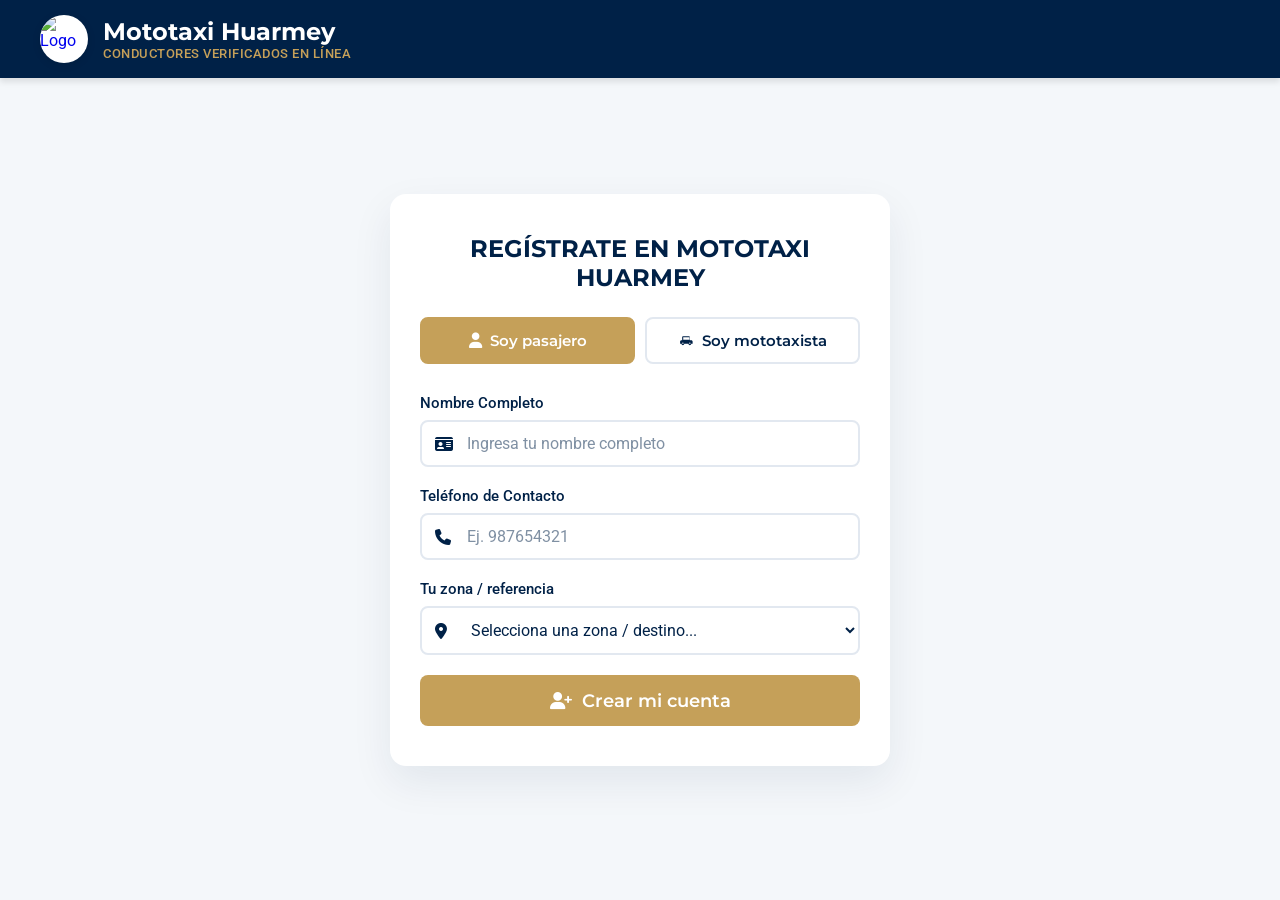
==== index.html @ a34218dd "actualizacion de destinos de Huarmey" ====
<!DOCTYPE html>
<html lang="es">
<head>
    <meta charset="UTF-8">
    <meta name="viewport" content="width=device-width, initial-scale=1.0">
    <title>Registro - Mototaxi Huarmey</title>
    <!-- Google Fonts: Montserrat for headings, Roboto for body -->
    <link href="https://fonts.googleapis.com/css2?family=Montserrat:wght@600;700&family=Roboto:wght@400;500&display=swap" rel="stylesheet">
    <!-- FontAwesome for icons -->
    <link rel="stylesheet" href="https://cdnjs.cloudflare.com/ajax/libs/font-awesome/6.4.0/css/all.min.css">
    <link rel="stylesheet" href="styles.css">
</head>
<body>
    <!-- Top Header -->
    <header class="top-header">
        <div class="header-container">
            <a href="index.html" class="brand-area" style="text-decoration: none;">
                <img src="https://wdirdbryxwtbnprbrkvh.supabase.co/storage/v1/object/public/MotoHy/logo.webp" alt="Logo" class="brand-logo">
                <div class="brand-text">
                    <h1>Mototaxi Huarmey</h1>
                    <p>CONDUCTORES VERIFICADOS EN LÍNEA</p>
                </div>
            </a>
        </div>
    </header>

    <!-- Main Content -->
    <main class="main-container">
        <div class="registration-card">
            <h2 class="form-title">REGÍSTRATE EN MOTOTAXI HUARMEY</h2>

            <!-- Role Selection Tabs -->
            <div class="tabs-container">
                <button class="tab-btn active" data-target="pasajero">
                    <i class="fa-solid fa-user"></i> Soy pasajero
                </button>
                <button class="tab-btn" data-target="mototaxista">
                    <svg width="1.1em" height="1.1em" viewBox="0 0 24 24" fill="currentColor"><path d="M19 12h-2V7.5c0-.8-.6-1.5-1.4-1.5H7.4C6.6 6 6 6.7 6 7.5V12H5c-1.1 0-2 .9-2 2v3h2c0 1.1.9 2 2 2s2-.9 2-2h6c0 1.1.9 2 2 2s2-.9 2-2h2v-3c0-1.1-.9-2-2-2zM7.5 7.5h9V11h-9V7.5zM7 17c-.6 0-1-.4-1-1s.4-1 1-1 1 .4 1 1-.4 1-1 1zm10 0c-.6 0-1-.4-1-1s.4-1 1-1 1 .4 1 1-.4 1-1 1z" /></svg> Soy mototaxista
                </button>
            </div>

            <!-- Form -->
            <form id="registration-form" action="#" method="POST">
                
                <!-- Common Fields -->
                <div class="form-group">
                    <label for="fullName">Nombre Completo</label>
                    <div class="input-wrapper">
                        <i class="fa-solid fa-id-card input-icon"></i>
                        <input type="text" id="fullName" name="fullName" placeholder="Ingresa tu nombre completo" required>
                    </div>
                </div>

                <div class="form-group">
                    <label for="phone">Teléfono de Contacto</label>
                    <div class="input-wrapper">
                        <i class="fa-solid fa-phone input-icon"></i>
                        <input type="tel" id="phone" name="phone" placeholder="Ej. 987654321" required>
                    </div>
                </div>

                <div class="form-group">
                    <label for="zone">Tu zona / referencia</label>
                    <div class="input-wrapper">
                        <i class="fa-solid fa-map-marker-alt input-icon"></i>
                        <select id="zone" name="zone" required>
                            <option value="" disabled selected>Selecciona una zona / destino...</option>
                            <option value="plaza_de_armas">Plaza de Armas</option>
                            <option value="iglesia_virgen_del_rosario">Iglesia Virgen del Rosario</option>
                            <option value="municipalidad_de_huarmey">Municipalidad de Huarmey</option>
                            <option value="mercado_modelo">Mercado Modelo</option>
                            <option value="hospital_de_apoyo_huarmey">Hospital de Apoyo Huarmey</option>
                            <option value="terminal_panamericana_norte">Terminal Panamericana Norte</option>
                            <option value="estadio_municipal">Estadio Municipal</option>
                            <option value="castillo_de_huarmey">Castillo de Huarmey</option>
                            <option value="playa_la_honda">Playa La Honda</option>
                            <option value="playa_tuquillo">Playa Tuquillo</option>
                        </select>
                    </div>
                </div>

                <!-- Mototaxista Specific Fields (Hidden by default) -->
                <div id="mototaxista-fields" class="hidden">
                    <div class="form-group">
                        <label for="startPoint">Punto de partida habitual</label>
                        <div class="input-wrapper">
                            <i class="fa-solid fa-location-dot input-icon"></i>
                            <select id="startPoint" name="startPoint">
                                <option value="" disabled selected>Selecciona una zona / destino...</option>
                                <option value="plaza_de_armas">Plaza de Armas</option>
                                <option value="iglesia_virgen_del_rosario">Iglesia Virgen del Rosario</option>
                                <option value="municipalidad_de_huarmey">Municipalidad de Huarmey</option>
                                <option value="mercado_modelo">Mercado Modelo</option>
                                <option value="hospital_de_apoyo_huarmey">Hospital de Apoyo Huarmey</option>
                                <option value="terminal_panamericana_norte">Terminal Panamericana Norte</option>
                                <option value="estadio_municipal">Estadio Municipal</option>
                                <option value="castillo_de_huarmey">Castillo de Huarmey</option>
                                <option value="playa_la_honda">Playa La Honda</option>
                                <option value="playa_tuquillo">Playa Tuquillo</option>
                            </select>
                        </div>
                    </div>

                    <div class="form-group">
                        <label for="plateNumber">Número de placa de la mototaxi</label>
                        <div class="input-wrapper">
                            <i class="fa-solid fa-hashtag input-icon"></i>
                            <input type="text" id="plateNumber" name="plateNumber" placeholder="Ej. MTX-1234">
                        </div>
                    </div>

                    <div class="form-group">
                        <label for="license">Número de licencia de conducir</label>
                        <div class="input-wrapper">
                            <i class="fa-solid fa-id-badge input-icon"></i>
                            <input type="text" id="license" name="license" placeholder="Ej. Q12345678">
                        </div>
                    </div>

                    <div class="form-group">
                        <label for="model">Modelo de la mototaxi (Opcional)</label>
                        <div class="input-wrapper">
                            <svg class="input-icon" width="1em" height="1em" viewBox="0 0 24 24" fill="currentColor"><path d="M19 12h-2V7.5c0-.8-.6-1.5-1.4-1.5H7.4C6.6 6 6 6.7 6 7.5V12H5c-1.1 0-2 .9-2 2v3h2c0 1.1.9 2 2 2s2-.9 2-2h6c0 1.1.9 2 2 2s2-.9 2-2h2v-3c0-1.1-.9-2-2-2zM7.5 7.5h9V11h-9V7.5zM7 17c-.6 0-1-.4-1-1s.4-1 1-1 1 .4 1 1-.4 1-1 1zm10 0c-.6 0-1-.4-1-1s.4-1 1-1 1 .4 1 1-.4 1-1 1z" /></svg>
                            <input type="text" id="model" name="model" placeholder="Ej. Bajaj RE, TVS King">
                        </div>
                    </div>
                </div>

                <!-- Submit Button -->
                <button type="submit" id="submit-btn" class="submit-btn">
                    <i class="fa-solid fa-user-plus btn-icon"></i>
                    <span id="submit-text">Crear mi cuenta</span>
                </button>
            </form>
        </div>
    </main>

    <script src="script.js"></script>
</body>
</html>
---- styles.css ----
/* CSS Variables based on instructions */
:root {
    --bg-color: #F4F7FA; /* Modern light grayish-blue */
    --card-bg: #FFFFFF;  /* Clean white */
    --navy-blue: #002147;
    --gold: #C5A059;
    --light-gold: #E2E8F0; /* Soft modern border color */
    --font-heading: 'Montserrat', sans-serif;
    --font-body: 'Roboto', sans-serif;
    --border-radius: 16px; /* Smoother modern rounding */
}

* {
    margin: 0;
    padding: 0;
    box-sizing: border-box;
}

body {
    background-color: var(--bg-color);
    font-family: var(--font-body);
    color: var(--navy-blue);
    min-height: 100vh;
    display: flex;
    flex-direction: column;
}

/* Header Styles */
.top-header {
    background-color: var(--navy-blue);
    padding: 15px 20px;
    box-shadow: 0 4px 6px rgba(0, 0, 0, 0.1);
    position: fixed;
    top: 0;
    width: 100%;
    z-index: 1000;
}

.header-container {
    max-width: 1200px;
    margin: 0 auto;
    display: flex;
    align-items: center;
}

.brand-area {
    display: flex;
    align-items: center;
    gap: 15px;
}

.brand-logo {
    height: 48px;
    width: 48px;
    object-fit: cover;
    border-radius: 50%;
    background-color: #FFFFFF;
    box-shadow: 0 2px 8px rgba(0,0,0,0.1);
}

.brand-text h1 {
    color: #FFFFFF;
    font-family: var(--font-heading);
    font-size: 1.5rem;
    margin: 0;
    font-weight: 700;
}

.brand-text p {
    color: var(--gold);
    font-size: 0.8rem;
    margin: 0;
    font-weight: 500;
    letter-spacing: 0.5px;
}

/* Main Content */
.main-container {
    flex: 1;
    display: flex;
    justify-content: center;
    align-items: center;
    padding: 100px 20px 40px; /* Offset for fixed header */
}

/* Card */
.registration-card {
    background-color: var(--card-bg);
    width: 100%;
    max-width: 500px;
    border-radius: var(--border-radius);
    padding: 40px 30px;
    box-shadow: 0 16px 40px rgba(0, 33, 71, 0.08); /* Softer, modern shadow */
}

.form-title {
    font-family: var(--font-heading);
    color: var(--navy-blue);
    text-align: center;
    font-size: 1.5rem;
    margin-bottom: 25px;
    font-weight: 700;
}

/* Tabs */
.tabs-container {
    display: flex;
    gap: 10px;
    margin-bottom: 30px;
}

.tab-btn {
    flex: 1;
    padding: 12px 10px;
    background-color: transparent;
    border: 2px solid var(--light-gold);
    border-radius: 8px;
    color: var(--navy-blue);
    font-family: var(--font-heading);
    font-weight: 600;
    font-size: 0.95rem;
    cursor: pointer;
    transition: all 0.3s ease;
    display: flex;
    align-items: center;
    justify-content: center;
    gap: 8px;
}

.tab-btn i {
    color: var(--navy-blue);
    transition: color 0.3s ease;
}

.tab-btn:hover {
    background-color: #F8FAFC;
    border-color: #CBD5E1;
}

.tab-btn.active {
    background-color: var(--gold);
    border-color: var(--gold);
    color: #FFFFFF;
}

.tab-btn.active i {
    color: #FFFFFF;
}

/* Form Groups */
.form-group {
    margin-bottom: 20px;
}

.form-group label {
    display: block;
    margin-bottom: 8px;
    font-weight: 500;
    font-size: 0.95rem;
    color: var(--navy-blue);
}

.input-wrapper {
    position: relative;
    display: flex;
    align-items: center;
}

.input-icon {
    position: absolute;
    left: 15px;
    color: var(--navy-blue);
    font-size: 1rem;
}

.input-wrapper input,
.input-wrapper select {
    width: 100%;
    padding: 12px 15px 12px 45px;
    border: 2px solid var(--light-gold);
    border-radius: 8px;
    background-color: #FFFFFF;
    font-family: var(--font-body);
    font-size: 1rem;
    color: var(--navy-blue);
    transition: border-color 0.3s ease, box-shadow 0.3s ease;
}

.input-wrapper input::placeholder {
    color: rgba(0, 33, 71, 0.5);
}

.input-wrapper input:focus,
.input-wrapper select:focus {
    outline: none;
    border-color: var(--gold);
    box-shadow: 0 0 0 3px rgba(197, 160, 89, 0.2);
}

/* Hide mototaxista fields initially */
.hidden {
    display: none;
}

/* Submit Button */
.submit-btn {
    width: 100%;
    padding: 15px;
    background-color: var(--gold);
    color: #FFFFFF;
    border: none;
    border-radius: 8px;
    font-family: var(--font-heading);
    font-size: 1.1rem;
    font-weight: 600;
    cursor: pointer;
    display: flex;
    align-items: center;
    justify-content: center;
    gap: 10px;
    transition: background-color 0.3s ease, transform 0.1s ease;
    margin-top: 10px;
}

.submit-btn:hover {
    background-color: #b08d4e;
}

.submit-btn:active {
    transform: scale(0.98);
}

@media (max-width: 480px) {
    .registration-card {
        padding: 30px 20px;
    }
    
    .tabs-container {
        flex-direction: column;
    }
}
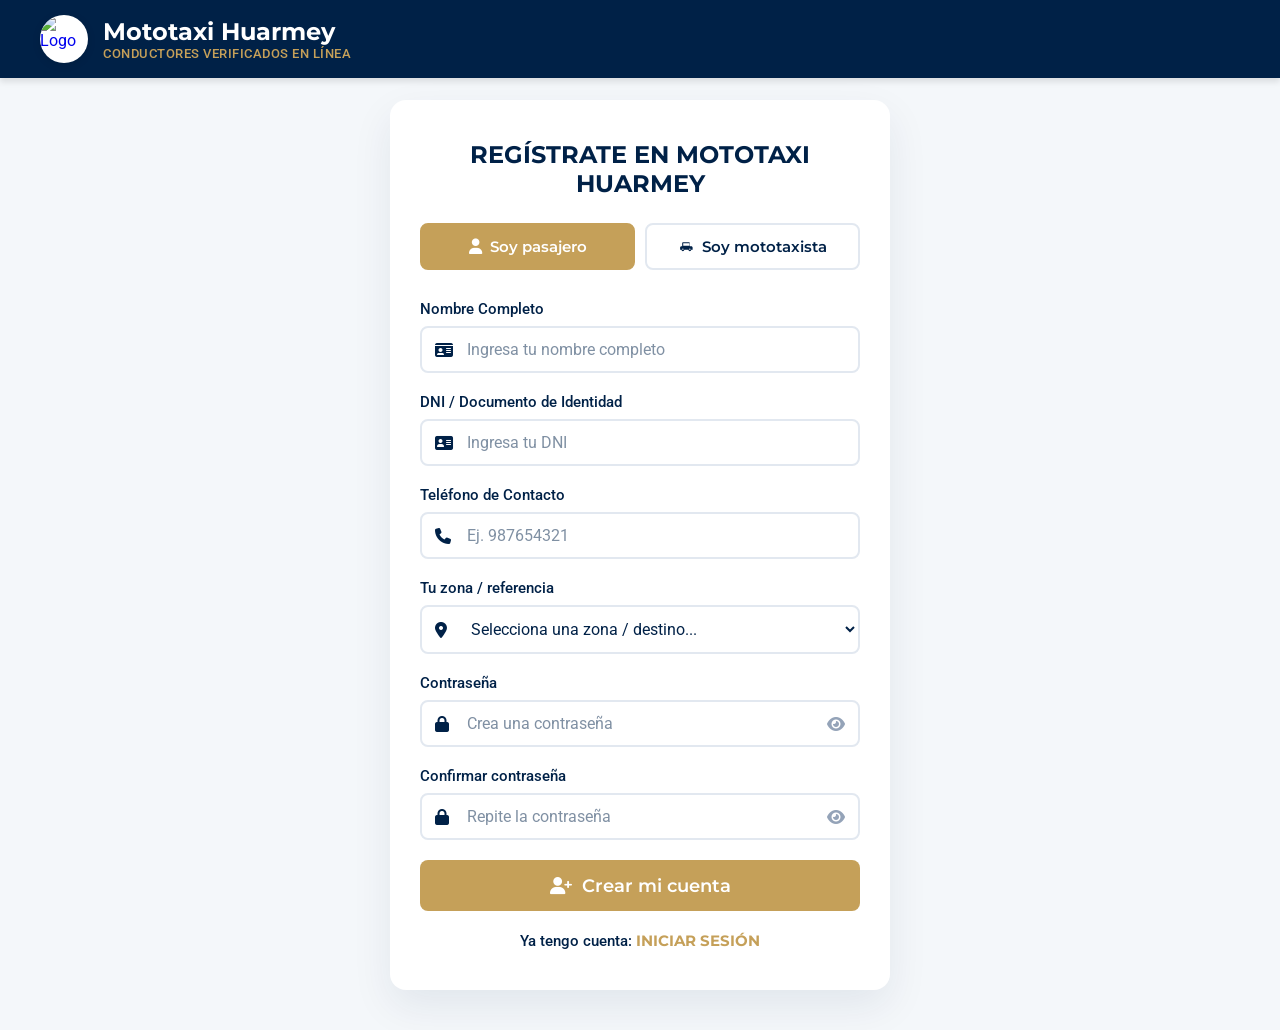
==== commit e60b78e0: "iniciar sesion" ====
--- a/index.html
+++ b/index.html
@@ -4,6 +4,12 @@
     <meta charset="UTF-8">
     <meta name="viewport" content="width=device-width, initial-scale=1.0">
     <title>Registro - Mototaxi Huarmey</title>
+    <!-- Performance Optimizations -->
+    <link rel="preconnect" href="https://fonts.googleapis.com">
+    <link rel="preconnect" href="https://fonts.gstatic.com" crossorigin>
+    <link rel="preload" href="https://wdirdbryxwtbnprbrkvh.supabase.co/storage/v1/object/public/MotoHy/logo.webp" as="image" fetchpriority="high">
+    <link rel="preload" href="styles.css" as="style">
+    
     <!-- Google Fonts: Montserrat for headings, Roboto for body -->
     <link href="https://fonts.googleapis.com/css2?family=Montserrat:wght@600;700&family=Roboto:wght@400;500&display=swap" rel="stylesheet">
     <!-- FontAwesome for icons -->
@@ -15,7 +21,7 @@
     <header class="top-header">
         <div class="header-container">
             <a href="index.html" class="brand-area" style="text-decoration: none;">
-                <img src="https://wdirdbryxwtbnprbrkvh.supabase.co/storage/v1/object/public/MotoHy/logo.webp" alt="Logo" class="brand-logo">
+                <img src="https://wdirdbryxwtbnprbrkvh.supabase.co/storage/v1/object/public/MotoHy/logo.webp" alt="Logo" class="brand-logo" width="48" height="48" fetchpriority="high" decoding="async">
                 <div class="brand-text">
                     <h1>Mototaxi Huarmey</h1>
                     <p>CONDUCTORES VERIFICADOS EN LÍNEA</p>
@@ -30,7 +36,8 @@
             <h2 class="form-title">REGÍSTRATE EN MOTOTAXI HUARMEY</h2>
 
             <!-- Role Selection Tabs -->
-            <div class="tabs-container">
+            <div id="register-section">
+                <div class="tabs-container">
                 <button class="tab-btn active" data-target="pasajero">
                     <i class="fa-solid fa-user"></i> Soy pasajero
                 </button>
@@ -47,7 +54,15 @@
                     <label for="fullName">Nombre Completo</label>
                     <div class="input-wrapper">
                         <i class="fa-solid fa-id-card input-icon"></i>
-                        <input type="text" id="fullName" name="fullName" placeholder="Ingresa tu nombre completo" required>
+                        <input type="text" id="fullName" name="fullName" placeholder="Ingresa tu nombre completo" pattern="[a-zA-ZáéíóúÁÉÍÓÚñÑ\s]+" title="Solo letras y espacios" maxlength="100" required>
+                    </div>
+                </div>
+
+                <div class="form-group">
+                    <label for="dni">DNI / Documento de Identidad</label>
+                    <div class="input-wrapper">
+                        <i class="fa-solid fa-address-card input-icon"></i>
+                        <input type="text" id="dni" name="dni" placeholder="Ingresa tu DNI" pattern="\d{8,9}" maxlength="9" title="Debe contener 8 o 9 dígitos numéricos" required>
                     </div>
                 </div>
 
@@ -55,7 +70,7 @@
                     <label for="phone">Teléfono de Contacto</label>
                     <div class="input-wrapper">
                         <i class="fa-solid fa-phone input-icon"></i>
-                        <input type="tel" id="phone" name="phone" placeholder="Ej. 987654321" required>
+                        <input type="tel" id="phone" name="phone" placeholder="Ej. 987654321" pattern="\d{9}" maxlength="9" title="Debe contener exactamente 9 dígitos numéricos" required>
                     </div>
                 </div>
 
@@ -105,7 +120,7 @@
                         <label for="plateNumber">Número de placa de la mototaxi</label>
                         <div class="input-wrapper">
                             <i class="fa-solid fa-hashtag input-icon"></i>
-                            <input type="text" id="plateNumber" name="plateNumber" placeholder="Ej. MTX-1234">
+                            <input type="text" id="plateNumber" name="plateNumber" placeholder="Ej. MTX-1234" pattern="[a-zA-Z0-9-]{6,10}" maxlength="10" title="Ejemplo: MTX-1234">
                         </div>
                     </div>
 
@@ -113,7 +128,7 @@
                         <label for="license">Número de licencia de conducir</label>
                         <div class="input-wrapper">
                             <i class="fa-solid fa-id-badge input-icon"></i>
-                            <input type="text" id="license" name="license" placeholder="Ej. Q12345678">
+                            <input type="text" id="license" name="license" placeholder="Ej. Q12345678" pattern="[a-zA-Z0-9]{8,15}" maxlength="15" title="Ejemplo: Q12345678">
                         </div>
                     </div>
 
@@ -121,8 +136,27 @@
                         <label for="model">Modelo de la mototaxi (Opcional)</label>
                         <div class="input-wrapper">
                             <svg class="input-icon" width="1em" height="1em" viewBox="0 0 24 24" fill="currentColor"><path d="M19 12h-2V7.5c0-.8-.6-1.5-1.4-1.5H7.4C6.6 6 6 6.7 6 7.5V12H5c-1.1 0-2 .9-2 2v3h2c0 1.1.9 2 2 2s2-.9 2-2h6c0 1.1.9 2 2 2s2-.9 2-2h2v-3c0-1.1-.9-2-2-2zM7.5 7.5h9V11h-9V7.5zM7 17c-.6 0-1-.4-1-1s.4-1 1-1 1 .4 1 1-.4 1-1 1zm10 0c-.6 0-1-.4-1-1s.4-1 1-1 1 .4 1 1-.4 1-1 1z" /></svg>
-                            <input type="text" id="model" name="model" placeholder="Ej. Bajaj RE, TVS King">
-                        </div>
+                            <input type="text" id="model" name="model" placeholder="Ej. Bajaj RE, TVS King" maxlength="50">
+                        </div>
+                    </div>
+                </div>
+
+                <!-- Password Fields (Common) -->
+                <div class="form-group">
+                    <label for="password">Contraseña</label>
+                    <div class="input-wrapper">
+                        <i class="fa-solid fa-lock input-icon"></i>
+                        <input type="password" id="password" name="password" class="password-input" placeholder="Crea una contraseña" minlength="6" maxlength="50" required>
+                        <i class="fa-solid fa-eye toggle-password"></i>
+                    </div>
+                </div>
+
+                <div class="form-group">
+                    <label for="confirmPassword">Confirmar contraseña</label>
+                    <div class="input-wrapper">
+                        <i class="fa-solid fa-lock input-icon"></i>
+                        <input type="password" id="confirmPassword" name="confirmPassword" class="password-input" placeholder="Repite la contraseña" minlength="6" maxlength="50" required>
+                        <i class="fa-solid fa-eye toggle-password"></i>
                     </div>
                 </div>
 
@@ -131,10 +165,47 @@
                     <i class="fa-solid fa-user-plus btn-icon"></i>
                     <span id="submit-text">Crear mi cuenta</span>
                 </button>
+
+                <!-- Login Link -->
+                <div class="login-link">
+                    <span>Ya tengo cuenta:</span> <a href="#" id="show-login">INICIAR SESIÓN</a>
+                </div>
             </form>
+            </div>
+
+            <!-- Login Section -->
+            <div id="login-section" class="hidden">
+                <form id="login-form" action="#" method="POST">
+                    <div class="form-group">
+                        <label for="login-dni">DNI / Documento de Identidad</label>
+                        <div class="input-wrapper">
+                            <i class="fa-solid fa-address-card input-icon"></i>
+                            <input type="text" id="login-dni" name="login-dni" placeholder="Ingresa tu DNI" pattern="\d{8,9}" maxlength="9" title="Debe contener 8 o 9 dígitos numéricos" required>
+                        </div>
+                    </div>
+
+                    <div class="form-group">
+                        <label for="login-password">Contraseña</label>
+                        <div class="input-wrapper">
+                            <i class="fa-solid fa-lock input-icon"></i>
+                            <input type="password" id="login-password" name="login-password" class="password-input" placeholder="Ingresa tu contraseña" required>
+                            <i class="fa-solid fa-eye toggle-password"></i>
+                        </div>
+                    </div>
+
+                    <button type="submit" class="submit-btn">
+                        <i class="fa-solid fa-right-to-bracket btn-icon"></i>
+                        <span>Ingresar</span>
+                    </button>
+
+                    <div class="login-link">
+                        <span>¿No tienes cuenta?</span> <a href="#" id="show-register">REGÍSTRATE AQUÍ</a>
+                    </div>
+                </form>
+            </div>
         </div>
     </main>
 
-    <script src="script.js"></script>
+    <script src="script.js" defer></script>
 </body>
 </html>
--- a/styles.css
+++ b/styles.css
@@ -197,6 +197,23 @@
     box-shadow: 0 0 0 3px rgba(197, 160, 89, 0.2);
 }
 
+.input-wrapper input.password-input {
+    padding-right: 45px;
+}
+
+.toggle-password {
+    position: absolute;
+    right: 15px;
+    color: #94A3B8;
+    cursor: pointer;
+    font-size: 1rem;
+    transition: color 0.3s ease;
+}
+
+.toggle-password:hover {
+    color: var(--navy-blue);
+}
+
 /* Hide mototaxista fields initially */
 .hidden {
     display: none;
@@ -228,6 +245,25 @@
 
 .submit-btn:active {
     transform: scale(0.98);
+}
+
+/* Login Link */
+.login-link {
+    text-align: center;
+    margin-top: 20px;
+    font-size: 0.95rem;
+    font-weight: 500;
+}
+
+.login-link a {
+    color: var(--gold);
+    text-decoration: none;
+    font-weight: 700;
+    font-family: var(--font-heading);
+}
+
+.login-link a:hover {
+    text-decoration: underline;
 }
 
 @media (max-width: 480px) {
--- a/styles.css
+++ b/styles.css
@@ -197,6 +197,23 @@
     box-shadow: 0 0 0 3px rgba(197, 160, 89, 0.2);
 }
 
+.input-wrapper input.password-input {
+    padding-right: 45px;
+}
+
+.toggle-password {
+    position: absolute;
+    right: 15px;
+    color: #94A3B8;
+    cursor: pointer;
+    font-size: 1rem;
+    transition: color 0.3s ease;
+}
+
+.toggle-password:hover {
+    color: var(--navy-blue);
+}
+
 /* Hide mototaxista fields initially */
 .hidden {
     display: none;
@@ -228,6 +245,25 @@
 
 .submit-btn:active {
     transform: scale(0.98);
+}
+
+/* Login Link */
+.login-link {
+    text-align: center;
+    margin-top: 20px;
+    font-size: 0.95rem;
+    font-weight: 500;
+}
+
+.login-link a {
+    color: var(--gold);
+    text-decoration: none;
+    font-weight: 700;
+    font-family: var(--font-heading);
+}
+
+.login-link a:hover {
+    text-decoration: underline;
 }
 
 @media (max-width: 480px) {
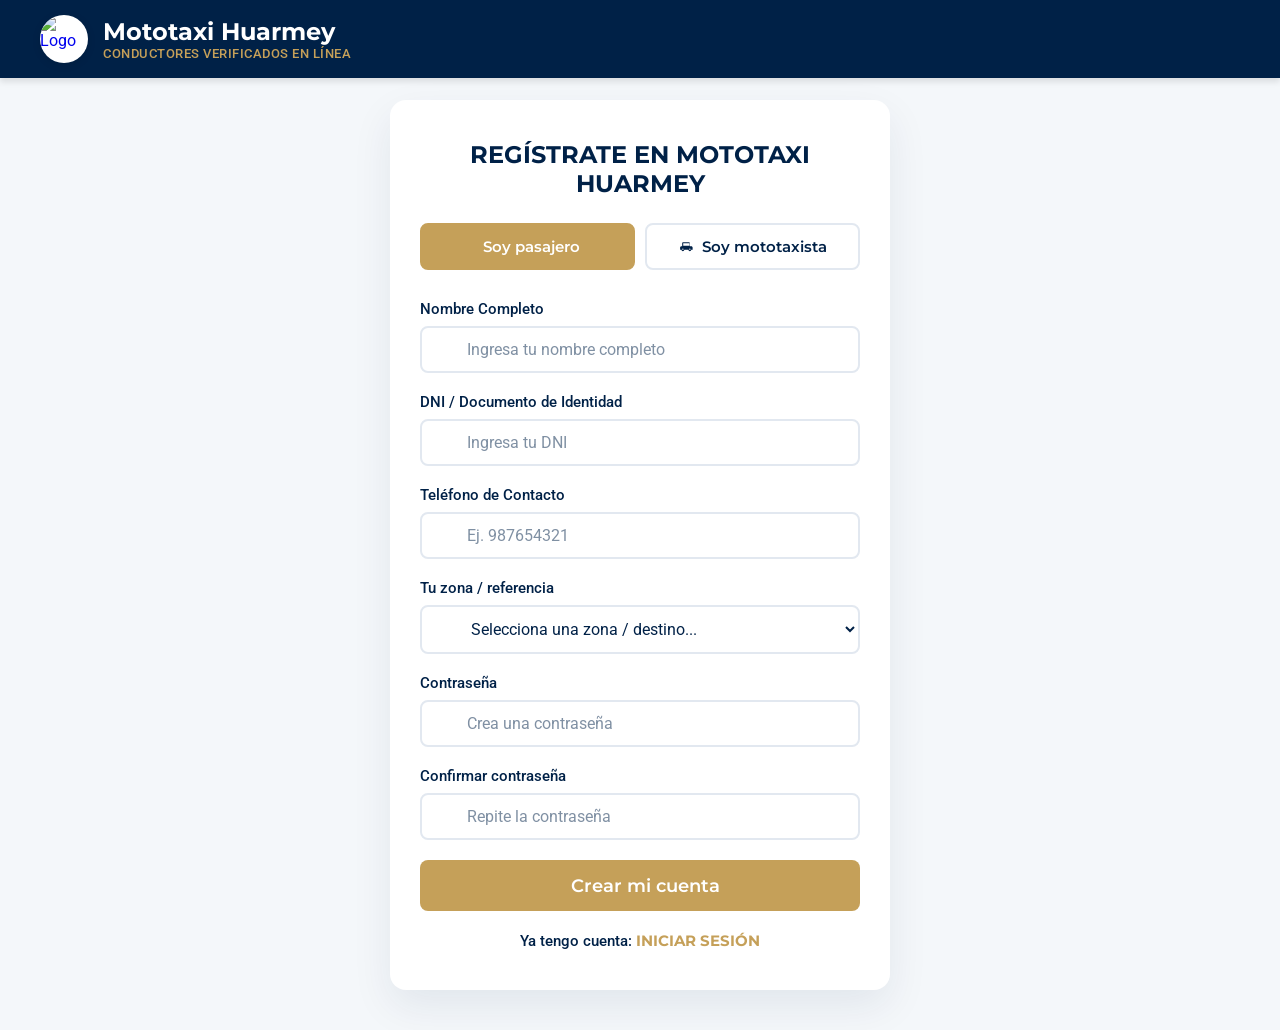
==== commit 880391a0: "correccion corregida" ====
--- a/index.html
+++ b/index.html
@@ -5,23 +5,30 @@
     <meta name="viewport" content="width=device-width, initial-scale=1.0">
     <title>Registro - Mototaxi Huarmey</title>
     <!-- Performance Optimizations -->
+    <link rel="preconnect" href="https://wdirdbryxwtbnprbrkvh.supabase.co" crossorigin>
     <link rel="preconnect" href="https://fonts.googleapis.com">
     <link rel="preconnect" href="https://fonts.gstatic.com" crossorigin>
-    <link rel="preload" href="https://wdirdbryxwtbnprbrkvh.supabase.co/storage/v1/object/public/MotoHy/logo.webp" as="image" fetchpriority="high">
+    <link rel="dns-prefetch" href="https://cdnjs.cloudflare.com">
     <link rel="preload" href="styles.css" as="style">
-    
-    <!-- Google Fonts: Montserrat for headings, Roboto for body -->
-    <link href="https://fonts.googleapis.com/css2?family=Montserrat:wght@600;700&family=Roboto:wght@400;500&display=swap" rel="stylesheet">
-    <!-- FontAwesome for icons -->
-    <link rel="stylesheet" href="https://cdnjs.cloudflare.com/ajax/libs/font-awesome/6.4.0/css/all.min.css">
     <link rel="stylesheet" href="styles.css">
+    <link rel="preload" href="https://wdirdbryxwtbnprbrkvh.supabase.co/storage/v1/object/public/MotoHy/logo.webp" as="image" type="image/webp" fetchpriority="high">
+    <link rel="preload" href="https://fonts.googleapis.com/css2?family=Montserrat:wght@600;700&family=Roboto:wght@400;500&display=swap" as="style" onload="this.onload=null;this.rel='stylesheet'">
+    <noscript><link rel="stylesheet" href="https://fonts.googleapis.com/css2?family=Montserrat:wght@600;700&family=Roboto:wght@400;500&display=swap"></noscript>
+    <link rel="preload" href="https://cdnjs.cloudflare.com/ajax/libs/font-awesome/6.4.0/css/fontawesome.min.css" as="style" onload="this.onload=null;this.rel='stylesheet'">
+    <link rel="preload" href="https://cdnjs.cloudflare.com/ajax/libs/font-awesome/6.4.0/css/solid.min.css" as="style" onload="this.onload=null;this.rel='stylesheet'">
+    <link rel="preload" href="https://cdnjs.cloudflare.com/ajax/libs/font-awesome/6.4.0/css/regular.min.css" as="style" onload="this.onload=null;this.rel='stylesheet'">
+    <noscript>
+        <link rel="stylesheet" href="https://cdnjs.cloudflare.com/ajax/libs/font-awesome/6.4.0/css/fontawesome.min.css">
+        <link rel="stylesheet" href="https://cdnjs.cloudflare.com/ajax/libs/font-awesome/6.4.0/css/solid.min.css">
+        <link rel="stylesheet" href="https://cdnjs.cloudflare.com/ajax/libs/font-awesome/6.4.0/css/regular.min.css">
+    </noscript>
 </head>
 <body>
     <!-- Top Header -->
     <header class="top-header">
         <div class="header-container">
             <a href="index.html" class="brand-area" style="text-decoration: none;">
-                <img src="https://wdirdbryxwtbnprbrkvh.supabase.co/storage/v1/object/public/MotoHy/logo.webp" alt="Logo" class="brand-logo" width="48" height="48" fetchpriority="high" decoding="async">
+                <img src="https://wdirdbryxwtbnprbrkvh.supabase.co/storage/v1/object/public/MotoHy/logo.webp" alt="Logo" class="brand-logo" width="48" height="48" fetchpriority="high" decoding="sync">
                 <div class="brand-text">
                     <h1>Mototaxi Huarmey</h1>
                     <p>CONDUCTORES VERIFICADOS EN LÍNEA</p>
@@ -146,7 +153,7 @@
                     <label for="password">Contraseña</label>
                     <div class="input-wrapper">
                         <i class="fa-solid fa-lock input-icon"></i>
-                        <input type="password" id="password" name="password" class="password-input" placeholder="Crea una contraseña" minlength="6" maxlength="50" required>
+                        <input type="password" id="password" name="password" class="password-input" placeholder="Crea una contraseña" minlength="6" maxlength="8" required>
                         <i class="fa-solid fa-eye toggle-password"></i>
                     </div>
                 </div>
@@ -155,7 +162,7 @@
                     <label for="confirmPassword">Confirmar contraseña</label>
                     <div class="input-wrapper">
                         <i class="fa-solid fa-lock input-icon"></i>
-                        <input type="password" id="confirmPassword" name="confirmPassword" class="password-input" placeholder="Repite la contraseña" minlength="6" maxlength="50" required>
+                        <input type="password" id="confirmPassword" name="confirmPassword" class="password-input" placeholder="Repite la contraseña" minlength="6" maxlength="8" required>
                         <i class="fa-solid fa-eye toggle-password"></i>
                     </div>
                 </div>
@@ -188,7 +195,7 @@
                         <label for="login-password">Contraseña</label>
                         <div class="input-wrapper">
                             <i class="fa-solid fa-lock input-icon"></i>
-                            <input type="password" id="login-password" name="login-password" class="password-input" placeholder="Ingresa tu contraseña" required>
+                            <input type="password" id="login-password" name="login-password" class="password-input" placeholder="Ingresa tu contraseña" minlength="6" maxlength="8" required>
                             <i class="fa-solid fa-eye toggle-password"></i>
                         </div>
                     </div>
--- a/styles.css
+++ b/styles.css
@@ -37,9 +37,11 @@
 }
 
 .header-container {
+    width: 100%;
     max-width: 1200px;
     margin: 0 auto;
     display: flex;
+    justify-content: space-between;
     align-items: center;
 }
 
@@ -264,6 +266,76 @@
 
 .login-link a:hover {
     text-decoration: underline;
+}
+
+/* Dashboard Styles */
+.logout-btn {
+    display: flex;
+    align-items: center;
+    gap: 8px;
+    color: #FFFFFF;
+    text-decoration: none;
+    font-weight: 600;
+    font-size: 0.95rem;
+    transition: color 0.3s ease;
+}
+
+.logout-btn:hover {
+    color: var(--light-gold);
+}
+
+.dashboard-main {
+    flex-direction: column;
+    padding-top: 100px;
+    padding-bottom: 50px;
+    align-items: center;
+    justify-content: flex-start;
+    gap: 20px;
+}
+
+.greeting-section {
+    width: 100%;
+    max-width: 600px;
+    text-align: left;
+    margin-bottom: 5px;
+}
+
+.greeting-section h2 {
+    font-family: var(--font-heading);
+    color: var(--navy-blue);
+    font-size: 1.8rem;
+    margin-bottom: 5px;
+}
+
+.greeting-section p {
+    color: var(--navy-blue);
+    font-size: 1rem;
+    font-weight: 500;
+}
+
+.greeting-section span {
+    color: var(--gold);
+    font-weight: 700;
+}
+
+.route-card {
+    max-width: 600px;
+    padding: 30px;
+}
+
+.map-container {
+    width: 100%;
+    max-width: 600px;
+    border-radius: 16px;
+    overflow: hidden;
+    box-shadow: 0 16px 40px rgba(0, 33, 71, 0.08);
+    background-color: var(--card-bg);
+    padding: 10px;
+}
+
+.map-container iframe {
+    display: block;
+    width: 100%;
 }
 
 @media (max-width: 480px) {
--- a/styles.css
+++ b/styles.css
@@ -37,9 +37,11 @@
 }
 
 .header-container {
+    width: 100%;
     max-width: 1200px;
     margin: 0 auto;
     display: flex;
+    justify-content: space-between;
     align-items: center;
 }
 
@@ -264,6 +266,76 @@
 
 .login-link a:hover {
     text-decoration: underline;
+}
+
+/* Dashboard Styles */
+.logout-btn {
+    display: flex;
+    align-items: center;
+    gap: 8px;
+    color: #FFFFFF;
+    text-decoration: none;
+    font-weight: 600;
+    font-size: 0.95rem;
+    transition: color 0.3s ease;
+}
+
+.logout-btn:hover {
+    color: var(--light-gold);
+}
+
+.dashboard-main {
+    flex-direction: column;
+    padding-top: 100px;
+    padding-bottom: 50px;
+    align-items: center;
+    justify-content: flex-start;
+    gap: 20px;
+}
+
+.greeting-section {
+    width: 100%;
+    max-width: 600px;
+    text-align: left;
+    margin-bottom: 5px;
+}
+
+.greeting-section h2 {
+    font-family: var(--font-heading);
+    color: var(--navy-blue);
+    font-size: 1.8rem;
+    margin-bottom: 5px;
+}
+
+.greeting-section p {
+    color: var(--navy-blue);
+    font-size: 1rem;
+    font-weight: 500;
+}
+
+.greeting-section span {
+    color: var(--gold);
+    font-weight: 700;
+}
+
+.route-card {
+    max-width: 600px;
+    padding: 30px;
+}
+
+.map-container {
+    width: 100%;
+    max-width: 600px;
+    border-radius: 16px;
+    overflow: hidden;
+    box-shadow: 0 16px 40px rgba(0, 33, 71, 0.08);
+    background-color: var(--card-bg);
+    padding: 10px;
+}
+
+.map-container iframe {
+    display: block;
+    width: 100%;
 }
 
 @media (max-width: 480px) {
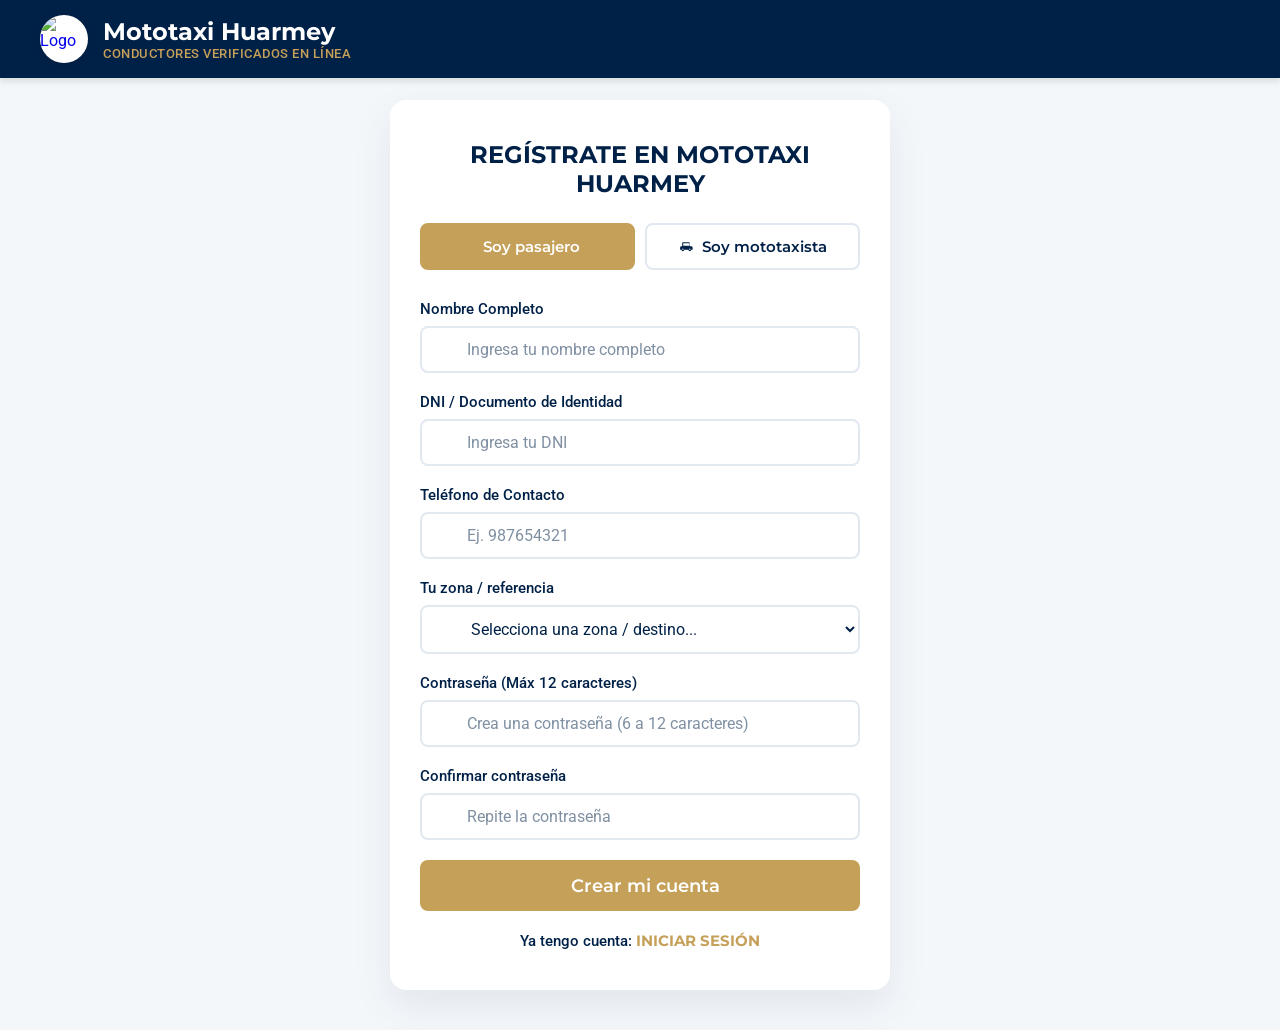
==== commit f7125a4e: "feat: Implementación del inicio de sesión por teléfono y validación de contraseña a 12 caracteres" ====
--- a/index.html
+++ b/index.html
@@ -150,10 +150,10 @@
 
                 <!-- Password Fields (Common) -->
                 <div class="form-group">
-                    <label for="password">Contraseña</label>
+                    <label for="password">Contraseña (Máx 12 caracteres)</label>
                     <div class="input-wrapper">
                         <i class="fa-solid fa-lock input-icon"></i>
-                        <input type="password" id="password" name="password" class="password-input" placeholder="Crea una contraseña" minlength="6" maxlength="8" required>
+                        <input type="password" id="password" name="password" class="password-input" placeholder="Crea una contraseña (6 a 12 caracteres)" minlength="6" maxlength="12" required>
                         <i class="fa-solid fa-eye toggle-password"></i>
                     </div>
                 </div>
@@ -162,7 +162,7 @@
                     <label for="confirmPassword">Confirmar contraseña</label>
                     <div class="input-wrapper">
                         <i class="fa-solid fa-lock input-icon"></i>
-                        <input type="password" id="confirmPassword" name="confirmPassword" class="password-input" placeholder="Repite la contraseña" minlength="6" maxlength="8" required>
+                        <input type="password" id="confirmPassword" name="confirmPassword" class="password-input" placeholder="Repite la contraseña" minlength="6" maxlength="12" required>
                         <i class="fa-solid fa-eye toggle-password"></i>
                     </div>
                 </div>
@@ -184,10 +184,10 @@
             <div id="login-section" class="hidden">
                 <form id="login-form" action="#" method="POST">
                     <div class="form-group">
-                        <label for="login-dni">DNI / Documento de Identidad</label>
-                        <div class="input-wrapper">
-                            <i class="fa-solid fa-address-card input-icon"></i>
-                            <input type="text" id="login-dni" name="login-dni" placeholder="Ingresa tu DNI" pattern="\d{8,9}" maxlength="9" title="Debe contener 8 o 9 dígitos numéricos" required>
+                        <label for="login-phone">Teléfono de Contacto</label>
+                        <div class="input-wrapper">
+                            <i class="fa-solid fa-phone input-icon"></i>
+                            <input type="tel" id="login-phone" name="login-phone" placeholder="Ej. 987654321" pattern="\d{9}" maxlength="9" title="Debe contener exactamente 9 dígitos numéricos" required>
                         </div>
                     </div>
 
@@ -195,10 +195,11 @@
                         <label for="login-password">Contraseña</label>
                         <div class="input-wrapper">
                             <i class="fa-solid fa-lock input-icon"></i>
-                            <input type="password" id="login-password" name="login-password" class="password-input" placeholder="Ingresa tu contraseña" minlength="6" maxlength="8" required>
+                            <input type="password" id="login-password" name="login-password" class="password-input" placeholder="Ingresa tu contraseña" minlength="6" maxlength="12" required>
                             <i class="fa-solid fa-eye toggle-password"></i>
                         </div>
                     </div>
+
 
                     <button type="submit" class="submit-btn">
                         <i class="fa-solid fa-right-to-bracket btn-icon"></i>
@@ -210,9 +211,11 @@
                     </div>
                 </form>
             </div>
+
         </div>
     </main>
 
-    <script src="script.js" defer></script>
+    <script type="module" src="script.js"></script>
 </body>
+
 </html>
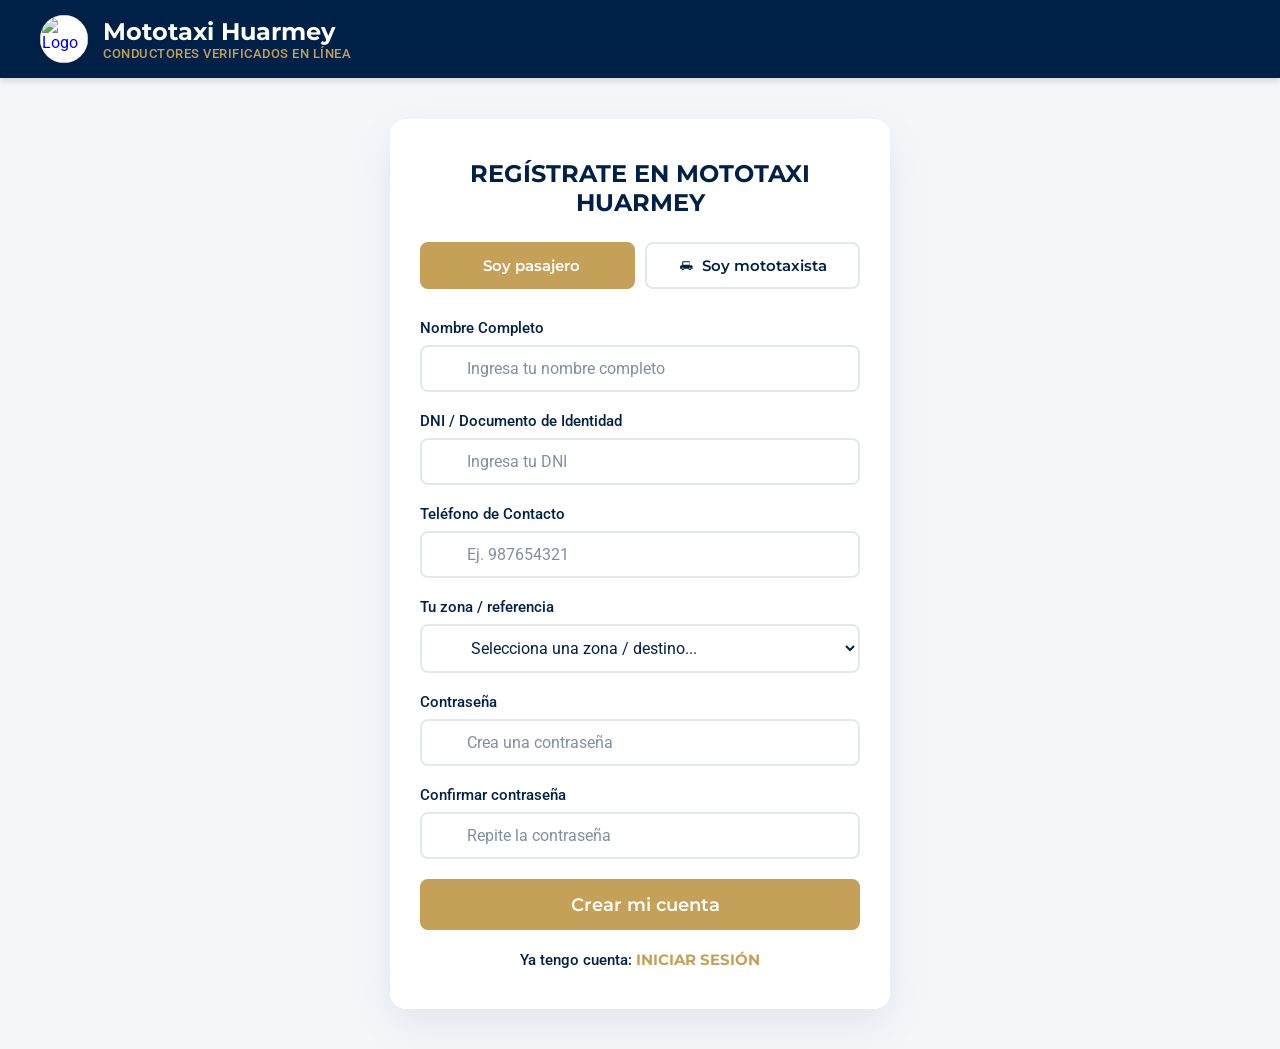
==== commit 4de11a4d: "ultimos cambios" ====
--- a/index.html
+++ b/index.html
@@ -1,4 +1,4 @@
-<!DOCTYPE html>
+git<!DOCTYPE html>
 <html lang="es">
 <head>
     <meta charset="UTF-8">
@@ -150,10 +150,10 @@
 
                 <!-- Password Fields (Common) -->
                 <div class="form-group">
-                    <label for="password">Contraseña (Máx 12 caracteres)</label>
+                    <label for="password">Contraseña</label>
                     <div class="input-wrapper">
                         <i class="fa-solid fa-lock input-icon"></i>
-                        <input type="password" id="password" name="password" class="password-input" placeholder="Crea una contraseña (6 a 12 caracteres)" minlength="6" maxlength="12" required>
+                        <input type="password" id="password" name="password" class="password-input" placeholder="Crea una contraseña" minlength="6" maxlength="8" required>
                         <i class="fa-solid fa-eye toggle-password"></i>
                     </div>
                 </div>
@@ -162,7 +162,7 @@
                     <label for="confirmPassword">Confirmar contraseña</label>
                     <div class="input-wrapper">
                         <i class="fa-solid fa-lock input-icon"></i>
-                        <input type="password" id="confirmPassword" name="confirmPassword" class="password-input" placeholder="Repite la contraseña" minlength="6" maxlength="12" required>
+                        <input type="password" id="confirmPassword" name="confirmPassword" class="password-input" placeholder="Repite la contraseña" minlength="6" maxlength="8" required>
                         <i class="fa-solid fa-eye toggle-password"></i>
                     </div>
                 </div>
@@ -184,10 +184,10 @@
             <div id="login-section" class="hidden">
                 <form id="login-form" action="#" method="POST">
                     <div class="form-group">
-                        <label for="login-phone">Teléfono de Contacto</label>
-                        <div class="input-wrapper">
-                            <i class="fa-solid fa-phone input-icon"></i>
-                            <input type="tel" id="login-phone" name="login-phone" placeholder="Ej. 987654321" pattern="\d{9}" maxlength="9" title="Debe contener exactamente 9 dígitos numéricos" required>
+                        <label for="login-dni">DNI / Documento de Identidad</label>
+                        <div class="input-wrapper">
+                            <i class="fa-solid fa-address-card input-icon"></i>
+                            <input type="text" id="login-dni" name="login-dni" placeholder="Ingresa tu DNI" pattern="\d{8,9}" maxlength="9" title="Debe contener 8 o 9 dígitos numéricos" required>
                         </div>
                     </div>
 
@@ -195,11 +195,10 @@
                         <label for="login-password">Contraseña</label>
                         <div class="input-wrapper">
                             <i class="fa-solid fa-lock input-icon"></i>
-                            <input type="password" id="login-password" name="login-password" class="password-input" placeholder="Ingresa tu contraseña" minlength="6" maxlength="12" required>
+                            <input type="password" id="login-password" name="login-password" class="password-input" placeholder="Ingresa tu contraseña" minlength="6" maxlength="8" required>
                             <i class="fa-solid fa-eye toggle-password"></i>
                         </div>
                     </div>
-
 
                     <button type="submit" class="submit-btn">
                         <i class="fa-solid fa-right-to-bracket btn-icon"></i>
@@ -211,11 +210,9 @@
                     </div>
                 </form>
             </div>
-
         </div>
     </main>
 
-    <script type="module" src="script.js"></script>
+    <script src="script.js" defer></script>
 </body>
-
 </html>
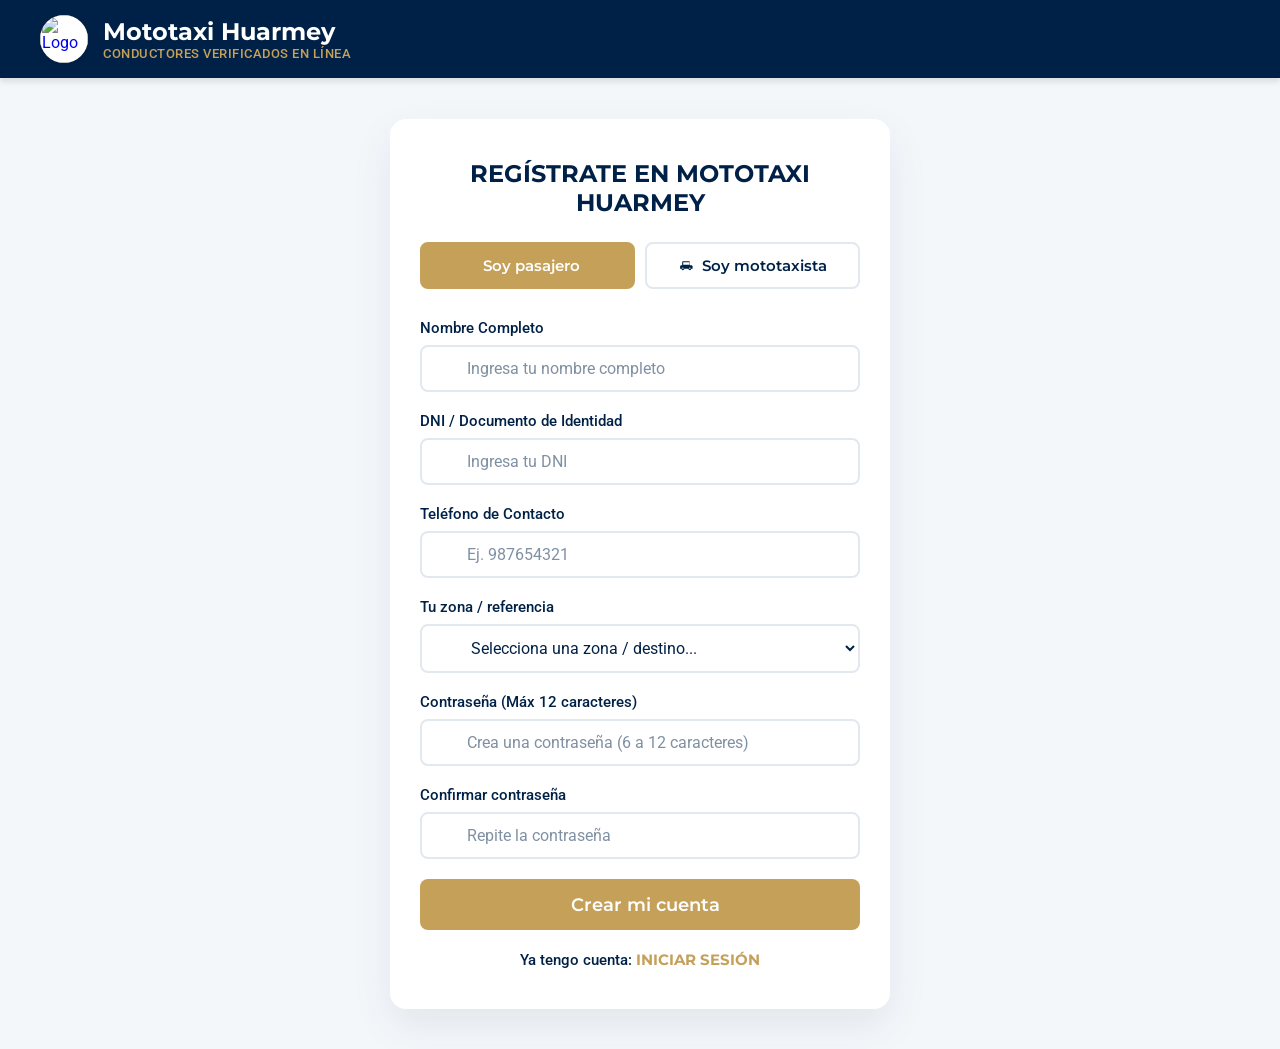
==== commit c5505ca0: "Merge Feature/DatabaseConnection into main" ====
--- a/index.html
+++ b/index.html
@@ -150,10 +150,10 @@
 
                 <!-- Password Fields (Common) -->
                 <div class="form-group">
-                    <label for="password">Contraseña</label>
+                    <label for="password">Contraseña (Máx 12 caracteres)</label>
                     <div class="input-wrapper">
                         <i class="fa-solid fa-lock input-icon"></i>
-                        <input type="password" id="password" name="password" class="password-input" placeholder="Crea una contraseña" minlength="6" maxlength="8" required>
+                        <input type="password" id="password" name="password" class="password-input" placeholder="Crea una contraseña (6 a 12 caracteres)" minlength="6" maxlength="12" required>
                         <i class="fa-solid fa-eye toggle-password"></i>
                     </div>
                 </div>
@@ -162,7 +162,7 @@
                     <label for="confirmPassword">Confirmar contraseña</label>
                     <div class="input-wrapper">
                         <i class="fa-solid fa-lock input-icon"></i>
-                        <input type="password" id="confirmPassword" name="confirmPassword" class="password-input" placeholder="Repite la contraseña" minlength="6" maxlength="8" required>
+                        <input type="password" id="confirmPassword" name="confirmPassword" class="password-input" placeholder="Repite la contraseña" minlength="6" maxlength="12" required>
                         <i class="fa-solid fa-eye toggle-password"></i>
                     </div>
                 </div>
@@ -184,10 +184,10 @@
             <div id="login-section" class="hidden">
                 <form id="login-form" action="#" method="POST">
                     <div class="form-group">
-                        <label for="login-dni">DNI / Documento de Identidad</label>
-                        <div class="input-wrapper">
-                            <i class="fa-solid fa-address-card input-icon"></i>
-                            <input type="text" id="login-dni" name="login-dni" placeholder="Ingresa tu DNI" pattern="\d{8,9}" maxlength="9" title="Debe contener 8 o 9 dígitos numéricos" required>
+                        <label for="login-phone">Teléfono de Contacto</label>
+                        <div class="input-wrapper">
+                            <i class="fa-solid fa-phone input-icon"></i>
+                            <input type="tel" id="login-phone" name="login-phone" placeholder="Ej. 987654321" pattern="\d{9}" maxlength="9" title="Debe contener exactamente 9 dígitos numéricos" required>
                         </div>
                     </div>
 
@@ -195,10 +195,11 @@
                         <label for="login-password">Contraseña</label>
                         <div class="input-wrapper">
                             <i class="fa-solid fa-lock input-icon"></i>
-                            <input type="password" id="login-password" name="login-password" class="password-input" placeholder="Ingresa tu contraseña" minlength="6" maxlength="8" required>
+                            <input type="password" id="login-password" name="login-password" class="password-input" placeholder="Ingresa tu contraseña" minlength="6" maxlength="12" required>
                             <i class="fa-solid fa-eye toggle-password"></i>
                         </div>
                     </div>
+
 
                     <button type="submit" class="submit-btn">
                         <i class="fa-solid fa-right-to-bracket btn-icon"></i>
@@ -210,9 +211,11 @@
                     </div>
                 </form>
             </div>
+
         </div>
     </main>
 
-    <script src="script.js" defer></script>
+    <script type="module" src="script.js"></script>
 </body>
+
 </html>
